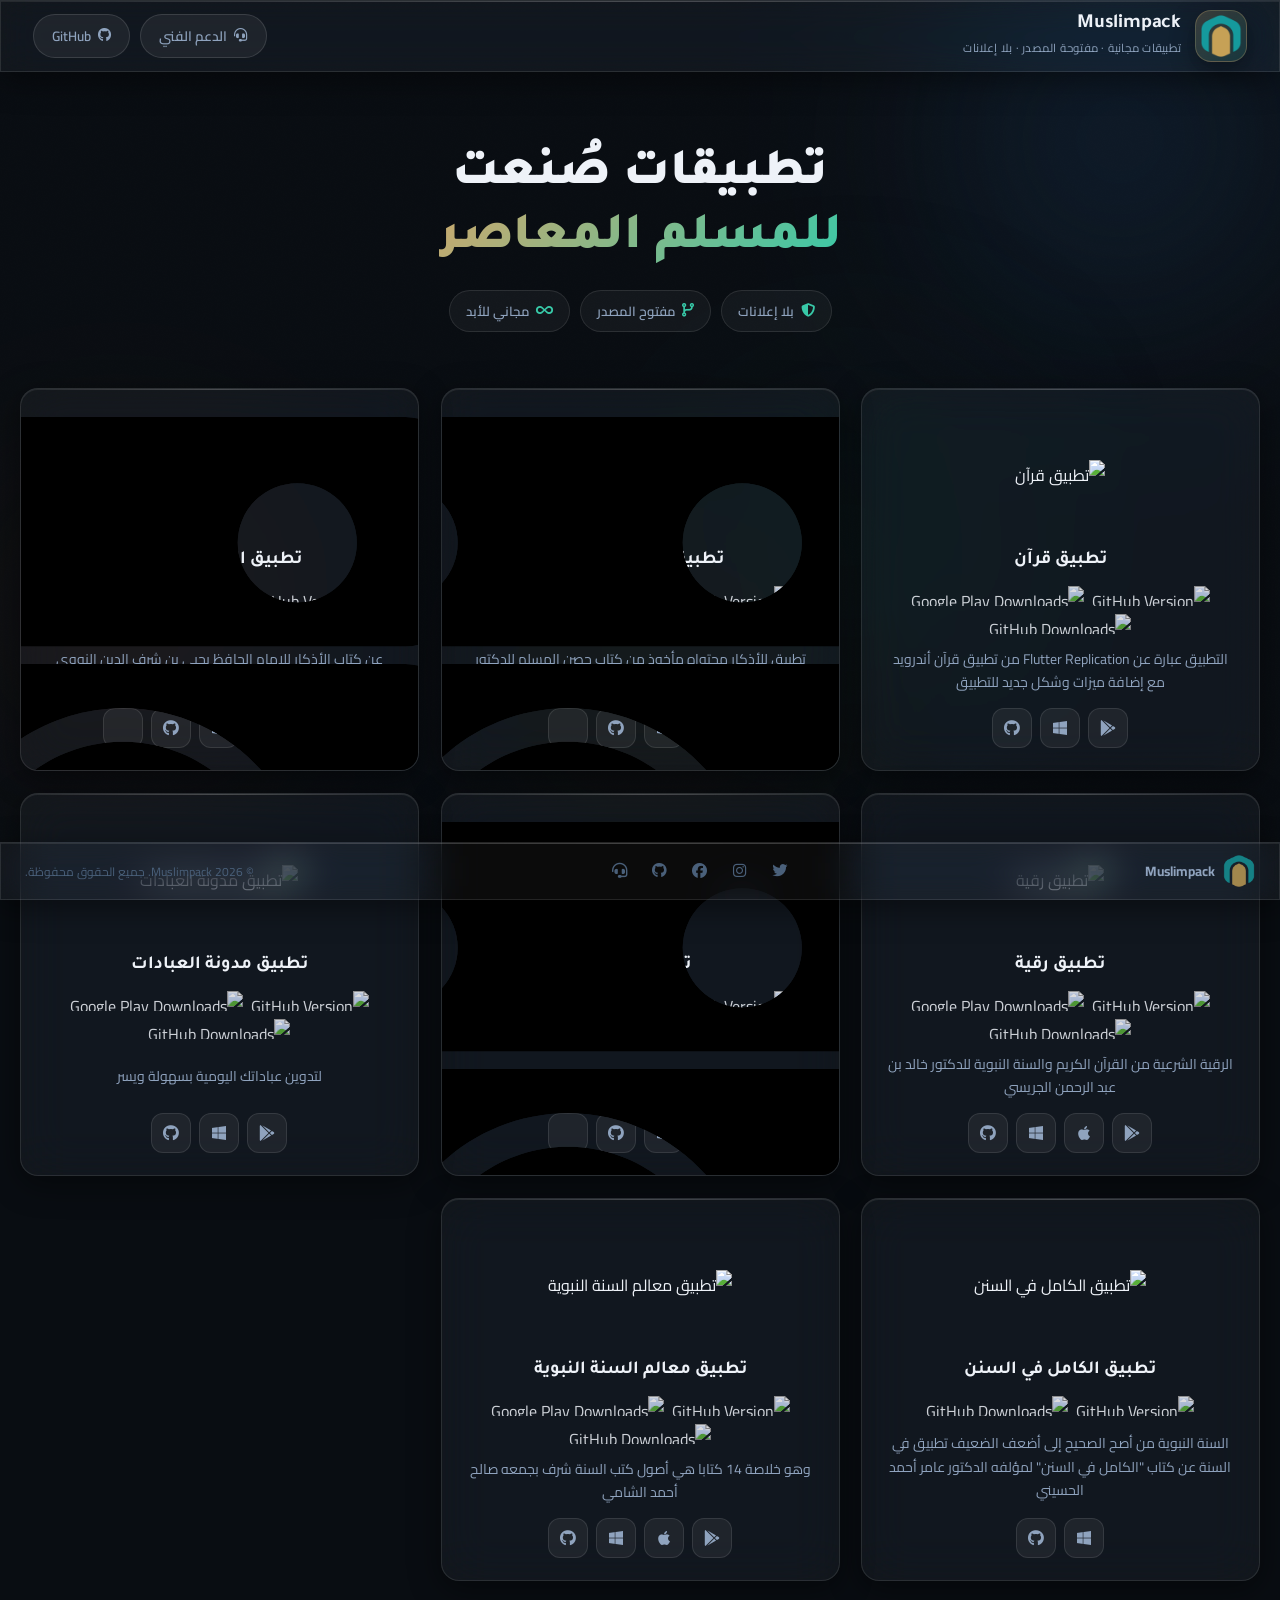
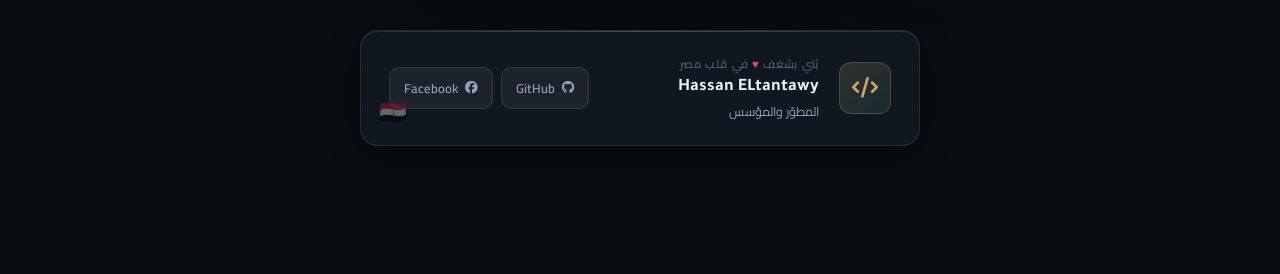
==== index.html @ 445c7722 "Add button for support in home page" ====
<!doctype html>
<html lang="ar" dir="rtl">
  <head>
    <meta charset="UTF-8" />
    <meta name="viewport" content="width=device-width, initial-scale=1.0" />
    <title>Muslimpack | Free & Open Source Apps for Muslims</title>
    <meta
      name="description"
      content="Muslimpack provides open source, free, and ad-free applications designed for Muslims, including Quran, Hisn Elmoslem, and more."
    />
    <meta
      name="keywords"
      content="Muslim, Islam, Apps, Open Source, Quran, Hisn Elmoslem, Prayer, Salah, Ad-free"
    />
    <meta name="author" content="Muslimpack" />
    <link rel="canonical" href="https://muslimpack.github.io/" />
    <meta
      property="og:title"
      content="Muslimpack | Free & Open Source Apps for Muslims"
    />
    <meta
      property="og:description"
      content="Open source, free and ad-free apps for muslims. Join our community on GitHub."
    />
    <meta
      property="og:image"
      content="https://muslimpack.github.io/assets/images/logo.png"
    />
    <meta property="og:url" content="https://muslimpack.github.io/" />
    <meta property="og:type" content="website" />
    <meta name="twitter:card" content="summary_large_image" />
    <meta
      name="twitter:title"
      content="Muslimpack | Free & Open Source Apps for Muslims"
    />
    <meta
      name="twitter:description"
      content="Open source, free and ad-free apps for muslims."
    />
    <meta
      name="twitter:image"
      content="https://muslimpack.github.io/assets/images/logo.png"
    />
    <link
      rel="icon"
      type="image/png"
      sizes="32x32"
      href="assets/images/favicon-32x32.png"
    />
    <link
      rel="apple-touch-icon"
      sizes="180x180"
      href="assets/images/apple-icon-180x180.png"
    />
    <link rel="preconnect" href="https://fonts.googleapis.com" />
    <link rel="preconnect" href="https://fonts.gstatic.com" crossorigin />
    <link
      href="https://fonts.googleapis.com/css2?family=Tajawal:wght@300;400;500;700;900&family=Cairo:wght@300;400;600;700&display=swap"
      rel="stylesheet"
    />
    <link
      rel="stylesheet"
      href="https://cdnjs.cloudflare.com/ajax/libs/font-awesome/6.6.0/css/all.min.css"
      crossorigin="anonymous"
      referrerpolicy="no-referrer"
    />
    <link rel="stylesheet" href="css/styles.css" />
  </head>

  <body class="page-home">
    <!-- Ambient background orbs -->
    <div class="bg-canvas" aria-hidden="true">
      <div class="orb orb-1"></div>
      <div class="orb orb-2"></div>
      <div class="orb orb-3"></div>
      <div class="orb orb-4"></div>
      <div class="noise-overlay"></div>
    </div>

    <!-- Header -->
    <header class="appbar glass-panel">
      <div class="appbar-inner">
        <div class="brand">
          <div class="logo-ring">
            <img
              src="assets/images/logo.png"
              alt="Muslimpack logo"
              width="56"
              height="56"
            />
          </div>
          <div class="brand-text">
            <h1>Muslimpack</h1>
            <p>تطبيقات مجانية · مفتوحة المصدر · بلا إعلانات</p>
          </div>
        </div>
        <nav class="nav-links">
          <a href="support/" class="nav-pill">
            <i class="fas fa-headset"></i>
            <span>الدعم الفني</span>
          </a>
          <a
            href="https://github.com/muslimpack"
            target="_blank"
            rel="noopener noreferrer"
            class="nav-pill"
          >
            <i class="fab fa-github"></i>
            <span>GitHub</span>
          </a>
        </nav>
      </div>
    </header>

    <!-- Hero strip -->
    <section class="hero">
      <h2 class="hero-title">
        تطبيقات صُنعت<br /><span class="gradient-text">للمسلم المعاصر</span>
      </h2>

      <div class="hero-stats">
        <div class="stat-pill">
          <i class="fas fa-shield-halved"></i> بلا إعلانات
        </div>
        <div class="stat-pill">
          <i class="fas fa-code-branch"></i> مفتوح المصدر
        </div>
        <div class="stat-pill"><i class="fas fa-infinity"></i> مجاني للأبد</div>
      </div>
    </section>

    <!-- Apps grid -->
    <main class="scaffold">
      <div class="body" id="body">
        <!-- Content populated by JS -->
      </div>
    </main>

    <!-- Developer Section -->
    <section class="dev-section">
      <div class="dev-card glass-panel">
        <div class="dev-avatar">
          <i class="fas fa-code"></i>
        </div>
        <div class="dev-info">
          <span class="dev-label"
            >بُني بشغف <span class="heart">♥</span> في قلب مصر</span
          >
          <h3 class="dev-name">Hassan ELtantawy</h3>
          <p class="dev-sub">المطوّر والمؤسس</p>
        </div>
        <div class="dev-links">
          <a
            href="https://github.com/7Eltantawy"
            target="_blank"
            rel="noopener noreferrer"
            class="dev-link"
            aria-label="GitHub"
          >
            <i class="fab fa-github"></i>
            <span>GitHub</span>
          </a>
          <a
            href="https://www.facebook.com/7Eltantawy"
            target="_blank"
            rel="noopener noreferrer"
            class="dev-link dev-link--fb"
            aria-label="Facebook"
          >
            <i class="fab fa-facebook"></i>
            <span>Facebook</span>
          </a>
        </div>
        <div class="dev-flag" aria-hidden="true">🇪🇬</div>
      </div>
    </section>

    <!-- Footer -->
    <footer class="footer glass-panel">
      <div class="footer-inner">
        <div class="footer-brand">
          <img
            src="assets/images/logo.png"
            alt="Muslimpack"
            width="32"
            height="32"
          />
          <span>Muslimpack</span>
        </div>
        <div class="social-icons">
          <a
            href="https://x.com/muslimpack"
            target="_blank"
            rel="noopener noreferrer"
            aria-label="X (Twitter)"
            class="social-link"
          >
            <i class="fab fa-twitter"></i>
          </a>
          <a
            href="https://www.instagram.com/muslim.pack"
            target="_blank"
            rel="noopener noreferrer"
            aria-label="Instagram"
            class="social-link"
          >
            <i class="fab fa-instagram"></i>
          </a>
          <a
            href="https://facebook.com/muslimpack.org"
            target="_blank"
            rel="noopener noreferrer"
            aria-label="Facebook"
            class="social-link"
          >
            <i class="fab fa-facebook"></i>
          </a>
          <a
            href="https://github.com/muslimpack"
            target="_blank"
            rel="noopener noreferrer"
            aria-label="GitHub"
            class="social-link"
          >
            <i class="fab fa-github"></i>
          </a>
          <a href="support/" aria-label="Technical Support" class="social-link">
            <i class="fas fa-headset"></i>
          </a>
        </div>
        <p class="footer-copy">&copy; 2026 Muslimpack. جميع الحقوق محفوظة.</p>
      </div>
    </footer>

    <script src="js/app_data.js"></script>
    <script src="js/links.js"></script>
    <script src="js/data.js"></script>
    <script src="js/main.js"></script>
  </body>
</html>
---- css/styles.css ----
/* ==========================================================
   MUSLIMPACK — Shared Design System
   Used by: index.html  ·  support/index.html
   ========================================================== */

/* ---- Reset ---- */
*,
*::before,
*::after {
  box-sizing: border-box;
  margin: 0;
  padding: 0;
}

/* ---- Design Tokens ---- */
:root {
  --bg-deep: #090d12;
  --bg-mid: #0e1520;
  --glass-bg: rgba(255, 255, 255, 0.045);
  --glass-border: rgba(255, 255, 255, 0.1);
  --glass-hover: rgba(255, 255, 255, 0.08);
  --accent-gold: #c9a96e;
  --accent-teal: #38c9a8;
  --accent-blue: #4f8ef7;
  --text-primary: #eef2f8;
  --text-secondary: #8fa3be;
  --text-muted: #4a607a;
  --radius-card: 18px;
  --radius-pill: 100px;
  --shadow-glass:
    0 8px 32px rgba(0, 0, 0, 0.45), inset 0 1px 0 rgba(255, 255, 255, 0.08);
  --shadow-hover:
    0 20px 50px rgba(0, 0, 0, 0.6), 0 0 0 1px rgba(201, 169, 110, 0.2);
}

/* ---- Base ---- */
html {
  scroll-behavior: smooth;
  scrollbar-width: thin;
  scrollbar-color: rgba(255, 255, 255, 0.12) transparent;
}

::-webkit-scrollbar {
  width: 6px;
}
::-webkit-scrollbar-track {
  background: transparent;
}
::-webkit-scrollbar-thumb {
  background: rgba(255, 255, 255, 0.12);
  border-radius: 6px;
}
::-webkit-scrollbar-thumb:hover {
  background: rgba(201, 169, 110, 0.4);
}

body {
  font-family:
    "Cairo",
    "Tajawal",
    "DM Sans",
    -apple-system,
    BlinkMacSystemFont,
    sans-serif;
  background-color: var(--bg-deep);
  color: var(--text-primary);
  min-height: 100vh;
  overflow-x: hidden;
}

/* ==========================================================
   SHARED — Ambient Background
   ========================================================== */
.bg-canvas {
  position: fixed;
  inset: 0;
  z-index: 0;
  overflow: hidden;
  pointer-events: none;
}

.orb {
  position: absolute;
  border-radius: 50%;
  filter: blur(110px);
  opacity: 0.55;
  animation: drift 18s ease-in-out infinite alternate;
}

.orb-1 {
  width: 520px;
  height: 520px;
  background: radial-gradient(circle, #1a3a5c 0%, transparent 70%);
  top: -120px;
  right: -100px;
  animation-duration: 22s;
}

.orb-2 {
  width: 400px;
  height: 400px;
  background: radial-gradient(circle, #2d1a0e 0%, transparent 70%);
  bottom: 10%;
  left: -80px;
  animation-duration: 17s;
  animation-delay: -6s;
}

.orb-3 {
  width: 350px;
  height: 350px;
  background: radial-gradient(circle, #0b2a2a 0%, transparent 70%);
  top: 40%;
  right: 20%;
  animation-duration: 25s;
  animation-delay: -12s;
}

.orb-4 {
  width: 280px;
  height: 280px;
  background: radial-gradient(circle, #2a1f08 0%, transparent 70%);
  top: 60%;
  left: 40%;
  animation-duration: 20s;
  animation-delay: -3s;
}

.noise-overlay {
  position: absolute;
  inset: 0;
  background-image: url("data:image/svg+xml,%3Csvg viewBox='0 0 256 256' xmlns='http://www.w3.org/2000/svg'%3E%3Cfilter id='noise'%3E%3CfeTurbulence type='fractalNoise' baseFrequency='0.9' numOctaves='4' stitchTiles='stitch'/%3E%3C/filter%3E%3Crect width='100%25' height='100%25' filter='url(%23noise)' opacity='0.04'/%3E%3C/svg%3E");
  background-size: 200px 200px;
  opacity: 0.35;
}

@keyframes drift {
  0% {
    transform: translate(0, 0) scale(1);
  }
  50% {
    transform: translate(40px, -30px) scale(1.05);
  }
  100% {
    transform: translate(-20px, 20px) scale(0.97);
  }
}

/* ==========================================================
   SHARED — Glass Utilities
   ========================================================== */
.glass-panel {
  background: var(--glass-bg);
  backdrop-filter: blur(20px) saturate(160%);
  -webkit-backdrop-filter: blur(20px) saturate(160%);
  border: 1px solid var(--glass-border);
  box-shadow: var(--shadow-glass);
}

/* Top-edge shimmer on all glass surfaces */
.glass-panel,
.card,
.contact-item,
.dev-card,
.dev-strip {
  position: relative;
}

.glass-panel::before,
.card::before,
.contact-item::before,
.dev-card::before,
.dev-strip::before {
  content: "";
  position: absolute;
  top: 0;
  left: 0;
  right: 0;
  height: 1px;
  background: linear-gradient(
    90deg,
    transparent,
    rgba(255, 255, 255, 0.16),
    transparent
  );
  pointer-events: none;
  z-index: 1;
}

/* ==========================================================
   SHARED — Typography
   ========================================================== */
.gradient-text {
  background: linear-gradient(
    135deg,
    var(--accent-gold) 0%,
    var(--accent-teal) 100%
  );
  -webkit-background-clip: text;
  -webkit-text-fill-color: transparent;
  background-clip: text;
}

/* ==========================================================
   SHARED — Logo Ring
   ========================================================== */
.logo-ring {
  border-radius: 16px;
  background: linear-gradient(
    135deg,
    rgba(201, 169, 110, 0.22),
    rgba(56, 201, 168, 0.14)
  );
  border: 1px solid rgba(201, 169, 110, 0.3);
  display: flex;
  align-items: center;
  justify-content: center;
  overflow: hidden;
  flex-shrink: 0;
  box-shadow: 0 8px 24px rgba(0, 0, 0, 0.4);
}

.logo-ring img {
  object-fit: contain;
  transition: transform 300ms ease;
}
.logo-ring:hover img {
  transform: scale(1.08);
}

/* ==========================================================
   SHARED — Developer Components
   ========================================================== */
.dev-avatar {
  border-radius: 12px;
  background: linear-gradient(
    135deg,
    rgba(201, 169, 110, 0.18),
    rgba(56, 201, 168, 0.12)
  );
  border: 1px solid rgba(201, 169, 110, 0.25);
  display: flex;
  align-items: center;
  justify-content: center;
  color: var(--accent-gold);
  flex-shrink: 0;
}

.dev-name {
  font-family: "Tajawal", sans-serif;
  font-weight: 700;
  color: var(--text-primary);
}

.heart {
  color: #e05252;
  display: inline-block;
  animation: heartbeat 1.6s ease-in-out infinite;
}

@keyframes heartbeat {
  0%,
  100% {
    transform: scale(1);
  }
  14% {
    transform: scale(1.28);
  }
  28% {
    transform: scale(1);
  }
  42% {
    transform: scale(1.16);
  }
  56% {
    transform: scale(1);
  }
}

.dev-btn {
  display: inline-flex;
  align-items: center;
  justify-content: center;
  width: 38px;
  height: 38px;
  border-radius: 11px;
  background: rgba(255, 255, 255, 0.055);
  border: 1px solid rgba(255, 255, 255, 0.1);
  color: var(--text-secondary);
  text-decoration: none;
  font-size: 0.95rem;
  transition: all 220ms ease;
}

.dev-btn:hover {
  background: rgba(201, 169, 110, 0.15);
  border-color: rgba(201, 169, 110, 0.35);
  color: var(--accent-gold);
  transform: translateY(-2px);
}

.dev-btn--fb:hover {
  background: rgba(79, 116, 247, 0.15);
  border-color: rgba(79, 116, 247, 0.35);
  color: #7aaeff;
}

/* ==========================================================
   SHARED — Animations
   ========================================================== */
@keyframes fadeSlideUp {
  from {
    opacity: 0;
    transform: translateY(20px);
  }
  to {
    opacity: 1;
    transform: translateY(0);
  }
}

@keyframes cardIn {
  from {
    opacity: 0;
    transform: translateY(24px) scale(0.97);
  }
  to {
    opacity: 1;
    transform: translateY(0) scale(1);
  }
}

/* ==========================================================
   PAGE: HOME  —  index.html
   ========================================================== */

body.page-home {
  padding-bottom: 100px;
}

/* Appbar */
.appbar {
  position: sticky;
  top: 0;
  z-index: 100;
  padding: 0 32px;
  height: 72px;
}

.appbar-inner {
  max-width: 1320px;
  margin: 0 auto;
  height: 100%;
  display: flex;
  align-items: center;
  justify-content: space-between;
}

.brand {
  display: flex;
  align-items: center;
  gap: 14px;
}
.brand .logo-ring {
  width: 52px;
  height: 52px;
}
.brand .logo-ring img {
  width: 42px;
  height: 42px;
}

.brand-text h1 {
  font-family: "Tajawal", sans-serif;
  font-size: 1.25rem;
  font-weight: 700;
  letter-spacing: -0.01em;
  color: var(--text-primary);
  line-height: 1;
}

.brand-text p {
  font-size: 0.72rem;
  color: var(--text-secondary);
  margin-top: 3px;
  letter-spacing: 0.02em;
}

.nav-links {
  display: flex;
  gap: 10px;
  align-items: center;
}

.nav-pill {
  display: inline-flex;
  align-items: center;
  gap: 7px;
  padding: 8px 18px;
  white-space: nowrap;
  border-radius: var(--radius-pill);
  background: rgba(255, 255, 255, 0.06);
  border: 1px solid rgba(255, 255, 255, 0.12);
  color: var(--text-secondary);
  text-decoration: none;
  font-size: 0.85rem;
  font-weight: 600;
  transition: all 200ms ease;
}

.nav-pill:hover {
  background: rgba(201, 169, 110, 0.15);
  border-color: rgba(201, 169, 110, 0.35);
  color: var(--accent-gold);
  transform: translateY(-1px);
}

/* Home Hero */
.hero {
  position: relative;
  z-index: 1;
  text-align: center;
  padding: 72px 24px 56px;
  max-width: 680px;
  margin: 0 auto;
}

.hero-badge {
  display: inline-flex;
  align-items: center;
  gap: 8px;
  padding: 6px 18px;
  border-radius: var(--radius-pill);
  background: rgba(201, 169, 110, 0.1);
  border: 1px solid rgba(201, 169, 110, 0.25);
  color: var(--accent-gold);
  font-size: 0.8rem;
  font-weight: 600;
  letter-spacing: 0.06em;
  text-transform: uppercase;
  margin-bottom: 22px;
  animation: fadeSlideUp 0.6s ease both;
}

.hero-title {
  font-family: "Tajawal", sans-serif;
  font-size: clamp(2rem, 5vw, 3.2rem);
  font-weight: 900;
  line-height: 1.25;
  color: var(--text-primary);
  margin-bottom: 18px;
  animation: fadeSlideUp 0.6s 0.1s ease both;
}

.hero-sub {
  font-size: 1.05rem;
  color: var(--text-secondary);
  line-height: 1.7;
  margin-bottom: 32px;
  animation: fadeSlideUp 0.6s 0.2s ease both;
}

.hero-stats {
  display: flex;
  justify-content: center;
  flex-wrap: wrap;
  gap: 10px;
  animation: fadeSlideUp 0.6s 0.3s ease both;
}

.stat-pill {
  display: inline-flex;
  align-items: center;
  gap: 7px;
  padding: 8px 16px;
  border-radius: var(--radius-pill);
  background: var(--glass-bg);
  border: 1px solid var(--glass-border);
  backdrop-filter: blur(10px);
  font-size: 0.82rem;
  font-weight: 600;
  color: var(--text-secondary);
}

.stat-pill i {
  color: var(--accent-teal);
  font-size: 0.85rem;
}

/* Apps grid */
.scaffold {
  position: relative;
  z-index: 1;
  display: flex;
  justify-content: center;
  padding: 0 20px;
}

.scaffold .body {
  width: 100%;
  max-width: 1320px;
  display: grid;
  grid-template-columns: repeat(auto-fill, minmax(300px, 1fr));
  gap: 22px;
}

/* App card */
.card {
  background: var(--glass-bg);
  backdrop-filter: blur(24px) saturate(160%);
  -webkit-backdrop-filter: blur(24px) saturate(160%);
  border: 1px solid var(--glass-border);
  border-radius: var(--radius-card);
  padding: 26px 22px 22px;
  box-shadow: var(--shadow-glass);
  display: grid;
  grid-template-rows: 120px auto auto 1fr auto;
  grid-template-columns: 1fr;
  justify-items: center;
  align-items: center;
  gap: 14px;
  text-align: center;
  transition:
    transform 300ms cubic-bezier(0.34, 1.56, 0.64, 1),
    box-shadow 300ms ease,
    border-color 300ms ease;
  animation: cardIn 0.5s ease both;
  overflow: hidden;
}

.card:hover {
  transform: translateY(-8px) scale(1.015);
  box-shadow: var(--shadow-hover);
  border-color: rgba(201, 169, 110, 0.25);
}

.card img.app-icon {
  height: 100%;
  max-width: 120px;
  object-fit: contain;
  border-radius: 24px;
  transition: transform 300ms ease;
  filter: drop-shadow(0 8px 20px rgba(0, 0, 0, 0.5));
}

.card:hover img.app-icon {
  transform: scale(1.08) translateY(-4px);
}

.card h2 {
  font-family: "Tajawal", sans-serif;
  font-size: 1.15rem;
  font-weight: 700;
  color: var(--text-primary);
}

.card p {
  font-size: 0.875rem;
  color: var(--text-secondary);
  line-height: 1.65;
  text-align: center;
}

.card .badges {
  display: flex;
  flex-wrap: wrap;
  justify-content: center;
  gap: 8px;
}

.card .badges img.badge {
  height: 20px;
  border-radius: 4px;
  opacity: 0.85;
  transition: opacity 200ms;
}

.card .badges img.badge:hover {
  opacity: 1;
}

.card .buttons {
  display: flex;
  gap: 8px;
  flex-wrap: wrap;
  justify-content: center;
}

.card .buttons a {
  display: inline-flex;
  align-items: center;
  justify-content: center;
  width: 40px;
  height: 40px;
  border-radius: 12px;
  background: rgba(255, 255, 255, 0.06);
  border: 1px solid rgba(255, 255, 255, 0.1);
  color: var(--text-secondary);
  font-size: 1rem;
  text-decoration: none;
  transition: all 220ms ease;
}

.card .buttons a:hover {
  background: rgba(201, 169, 110, 0.18);
  border-color: rgba(201, 169, 110, 0.4);
  color: var(--accent-gold);
  transform: translateY(-3px) scale(1.08);
}

.card .buttons a:visited {
  color: var(--text-muted);
}
.card .buttons a:visited:hover {
  color: var(--accent-gold);
}

.svg-icon {
  display: inline-block;
  width: 1.1rem;
  height: 1.1rem;
  background-color: currentColor;
  mask-repeat: no-repeat;
  mask-size: contain;
  mask-position: center;
  -webkit-mask-repeat: no-repeat;
  -webkit-mask-size: contain;
  -webkit-mask-position: center;
}

.fdroid-icon {
  mask-image: url("../assets/images/f-droid.svg");
  -webkit-mask-image: url("../assets/images/f-droid.svg");
}

/* Staggered entrance */
.card:nth-child(1) {
  animation-delay: 0.05s;
}
.card:nth-child(2) {
  animation-delay: 0.1s;
}
.card:nth-child(3) {
  animation-delay: 0.15s;
}
.card:nth-child(4) {
  animation-delay: 0.2s;
}
.card:nth-child(5) {
  animation-delay: 0.25s;
}
.card:nth-child(6) {
  animation-delay: 0.3s;
}
.card:nth-child(7) {
  animation-delay: 0.35s;
}
.card:nth-child(8) {
  animation-delay: 0.4s;
}

/* Home developer section */
.dev-section {
  position: relative;
  z-index: 1;
  display: flex;
  justify-content: center;
  padding: 48px 20px 28px;
}

.dev-card {
  display: flex;
  align-items: center;
  gap: 20px;
  padding: 22px 28px;
  border-radius: var(--radius-card);
  max-width: 560px;
  width: 100%;
  overflow: hidden;
  transition:
    border-color 300ms ease,
    box-shadow 300ms ease;
}

.dev-card:hover {
  border-color: rgba(201, 169, 110, 0.3);
  box-shadow:
    0 20px 50px rgba(0, 0, 0, 0.5),
    0 0 0 1px rgba(201, 169, 110, 0.15);
}

.dev-card .dev-avatar {
  width: 52px;
  height: 52px;
  font-size: 1.3rem;
}

.dev-info {
  flex: 1;
  display: flex;
  flex-direction: column;
  gap: 2px;
}

.dev-label {
  font-size: 0.72rem;
  color: var(--text-muted);
  letter-spacing: 0.06em;
  text-transform: uppercase;
  font-weight: 600;
}

.dev-card .dev-name {
  font-size: 1.1rem;
}
.dev-sub {
  font-size: 0.78rem;
  color: var(--text-secondary);
}
.dev-links {
  display: flex;
  gap: 8px;
  flex-shrink: 0;
}

.dev-link {
  display: inline-flex;
  align-items: center;
  gap: 7px;
  padding: 8px 14px;
  border-radius: 10px;
  background: rgba(255, 255, 255, 0.055);
  border: 1px solid rgba(255, 255, 255, 0.1);
  color: var(--text-secondary);
  text-decoration: none;
  font-size: 0.8rem;
  font-weight: 600;
  transition: all 220ms ease;
}

.dev-link:hover {
  background: rgba(201, 169, 110, 0.15);
  border-color: rgba(201, 169, 110, 0.35);
  color: var(--accent-gold);
  transform: translateY(-2px);
}

.dev-link--fb:hover {
  background: rgba(79, 116, 247, 0.15);
  border-color: rgba(79, 116, 247, 0.35);
  color: #7aaeff;
}

.dev-flag {
  position: absolute;
  bottom: 12px;
  left: 18px;
  font-size: 1.4rem;
  opacity: 0.35;
  transition: opacity 300ms;
}

.dev-card:hover .dev-flag {
  opacity: 0.7;
}

/* Home fixed footer bar */
.footer {
  position: fixed;
  bottom: 0;
  left: 0;
  width: 100%;
  z-index: 100;
  padding: 0 24px;
  height: 58px;
}

.footer-inner {
  max-width: 1320px;
  margin: 0 auto;
  height: 100%;
  display: flex;
  align-items: center;
  justify-content: space-between;
  gap: 16px;
}

.footer-brand {
  display: flex;
  align-items: center;
  gap: 8px;
  font-size: 0.85rem;
  font-weight: 700;
  color: var(--text-secondary);
}

.footer-brand img {
  border-radius: 8px;
  opacity: 0.8;
}
.footer-copy {
  font-size: 0.75rem;
  color: var(--text-muted);
}
.social-icons {
  display: flex;
  gap: 4px;
}

.social-link {
  display: inline-flex;
  align-items: center;
  justify-content: center;
  width: 36px;
  height: 36px;
  border-radius: 10px;
  color: var(--text-muted);
  text-decoration: none;
  font-size: 0.95rem;
  transition: all 200ms ease;
}

.social-link:hover {
  background: rgba(255, 255, 255, 0.07);
  color: var(--text-primary);
  transform: translateY(-2px);
}

/* ==========================================================
   PAGE: SUPPORT  —  support/index.html
   ========================================================== */

body.page-support {
  display: flex;
  align-items: center;
  justify-content: center;
  padding: 40px 20px 60px;
}

.support-container {
  position: relative;
  z-index: 1;
  width: 100%;
  max-width: 480px;
  display: flex;
  flex-direction: column;
  gap: 24px;
  animation: fadeSlideUp 0.6s ease both;
}

/* Back link */
.back-link {
  display: inline-flex;
  align-items: center;
  gap: 8px;
  color: var(--text-muted);
  text-decoration: none;
  font-size: 0.82rem;
  font-weight: 600;
  letter-spacing: 0.02em;
  transition: color 200ms ease;
  width: fit-content;
}

.back-link:hover {
  color: var(--accent-gold);
}
.back-link i {
  font-size: 0.75rem;
}

/* Support brand header */
.brand-header {
  display: flex;
  align-items: center;
  gap: 16px;
}
.brand-header .logo-ring {
  width: 64px;
  height: 64px;
}
.brand-header .logo-ring img {
  width: 48px;
  height: 48px;
}

.brand-badge {
  display: inline-flex;
  padding: 6px 14px;
  border-radius: var(--radius-pill);
  background: rgba(56, 201, 168, 0.1);
  border: 1px solid rgba(56, 201, 168, 0.22);
  color: var(--accent-teal);
  font-size: 0.75rem;
  font-weight: 700;
  letter-spacing: 0.08em;
  text-transform: uppercase;
}

/* Support hero block */
.hero-block {
  display: flex;
  flex-direction: column;
  gap: 10px;
}

.hero-block h1 {
  font-family: "Tajawal", sans-serif;
  font-size: clamp(1.9rem, 5vw, 2.6rem);
  font-weight: 900;
  line-height: 1.2;
  color: var(--text-primary);
  letter-spacing: -0.02em;
}

.slogan {
  font-size: 0.9rem;
  color: var(--text-secondary);
  line-height: 1.7;
}

/* Contact cards */
.contact-grid {
  display: flex;
  flex-direction: column;
  gap: 10px;
}

.contact-item {
  display: flex;
  align-items: center;
  gap: 16px;
  padding: 18px 20px;
  background: var(--glass-bg);
  backdrop-filter: blur(20px) saturate(160%);
  -webkit-backdrop-filter: blur(20px) saturate(160%);
  border: 1px solid var(--glass-border);
  border-radius: var(--radius-card);
  box-shadow: var(--shadow-glass);
  transition: all 280ms cubic-bezier(0.34, 1.56, 0.64, 1);
  overflow: hidden;
}

.contact-item:hover {
  background: var(--glass-hover);
  border-color: rgba(201, 169, 110, 0.25);
  transform: translateX(-4px);
  box-shadow:
    0 12px 36px rgba(0, 0, 0, 0.45),
    0 0 0 1px rgba(201, 169, 110, 0.15);
}

.contact-icon-wrap {
  width: 40px;
  height: 40px;
  border-radius: 12px;
  background: rgba(201, 169, 110, 0.1);
  border: 1px solid rgba(201, 169, 110, 0.2);
  display: flex;
  align-items: center;
  justify-content: center;
  color: var(--accent-gold);
  font-size: 0.9rem;
  flex-shrink: 0;
  transition: background 250ms ease;
}

.contact-item:hover .contact-icon-wrap {
  background: rgba(201, 169, 110, 0.18);
}

.contact-content {
  flex: 1;
  display: flex;
  flex-direction: column;
  gap: 3px;
  min-width: 0;
}

.label {
  font-size: 0.68rem;
  text-transform: uppercase;
  letter-spacing: 0.1em;
  color: var(--text-muted);
  font-weight: 700;
}

.value {
  font-size: 0.95rem;
  font-weight: 500;
  color: var(--text-primary);
  text-decoration: none;
  white-space: nowrap;
  overflow: hidden;
  text-overflow: ellipsis;
  transition: color 200ms;
}

a.value:hover {
  color: var(--accent-gold);
}

.contact-arrow {
  color: var(--text-muted);
  font-size: 0.75rem;
  opacity: 0;
  transform: translateX(4px);
  transition: all 250ms ease;
  flex-shrink: 0;
}

.contact-item:hover .contact-arrow {
  opacity: 1;
  transform: translateX(0);
}

/* Support developer strip */
.dev-strip {
  display: flex;
  align-items: center;
  justify-content: space-between;
  gap: 14px;
  padding: 18px 20px;
  border-radius: var(--radius-card);
  overflow: hidden;
  transition: border-color 300ms ease;
}

.dev-strip:hover {
  border-color: rgba(201, 169, 110, 0.25);
}
.dev-left {
  display: flex;
  align-items: center;
  gap: 14px;
}
.dev-strip .dev-avatar {
  width: 42px;
  height: 42px;
  font-size: 1rem;
}

.dev-meta {
  font-size: 0.67rem;
  text-transform: uppercase;
  letter-spacing: 0.1em;
  color: var(--text-muted);
  font-weight: 700;
}

.dev-strip .dev-name {
  font-size: 0.95rem;
  margin: 1px 0;
}
.dev-love {
  font-size: 0.75rem;
  color: var(--text-muted);
}
.dev-right {
  display: flex;
  gap: 8px;
}

/* Support footer */
.support-footer {
  display: flex;
  flex-direction: column;
  align-items: center;
  gap: 8px;
  padding-top: 8px;
  text-align: center;
}

.support-footer p {
  font-size: 0.8rem;
  color: var(--text-muted);
}
.support-footer .footer-sub {
  font-size: 0.75rem;
  opacity: 0.7;
}

.footer-links {
  display: flex;
  gap: 8px;
  flex-wrap: wrap;
  justify-content: center;
  margin-top: 4px;
}

.footer-pill {
  display: inline-flex;
  align-items: center;
  gap: 7px;
  padding: 8px 14px;
  border-radius: var(--radius-pill);
  background: var(--glass-bg);
  border: 1px solid var(--glass-border);
  backdrop-filter: blur(10px);
  color: var(--text-secondary);
  text-decoration: none;
  font-size: 0.8rem;
  font-weight: 600;
  transition: all 200ms ease;
}

.footer-pill:hover {
  background: rgba(201, 169, 110, 0.12);
  border-color: rgba(201, 169, 110, 0.3);
  color: var(--accent-gold);
  transform: translateY(-2px);
}

/* ==========================================================
   RESPONSIVE
   ========================================================== */
@media (max-width: 768px) {
  .appbar {
    padding: 0 16px;
    height: 64px;
  }
  .brand-text p {
    display: none;
  }
  .nav-pill span {
    display: none;
  }
  .nav-pill {
    padding: 8px 12px;
  }
  .hero {
    padding: 48px 16px 40px;
  }
  .scaffold {
    padding: 0 12px;
  }
  .scaffold .body {
    grid-template-columns: repeat(auto-fill, minmax(260px, 1fr));
    gap: 14px;
  }
  .footer-inner {
    justify-content: center;
  }
  .footer-brand,
  .footer-copy {
    display: none;
  }
  .dev-card {
    flex-direction: column;
    text-align: center;
    gap: 14px;
    padding: 22px 20px;
  }
  .dev-info {
    align-items: center;
  }
  .dev-flag {
    display: none;
  }
}

@media (max-width: 480px) {
  .scaffold .body {
    grid-template-columns: 1fr;
  }
  .hero-title {
    font-size: 1.9rem;
  }
  body.page-support {
    padding: 24px 14px 48px;
  }
  .support-container {
    gap: 18px;
  }
  .hero-block h1 {
    font-size: 1.7rem;
  }
  .contact-item {
    padding: 14px 16px;
  }
  .dev-strip {
    flex-direction: column;
    align-items: flex-start;
    gap: 12px;
  }
}
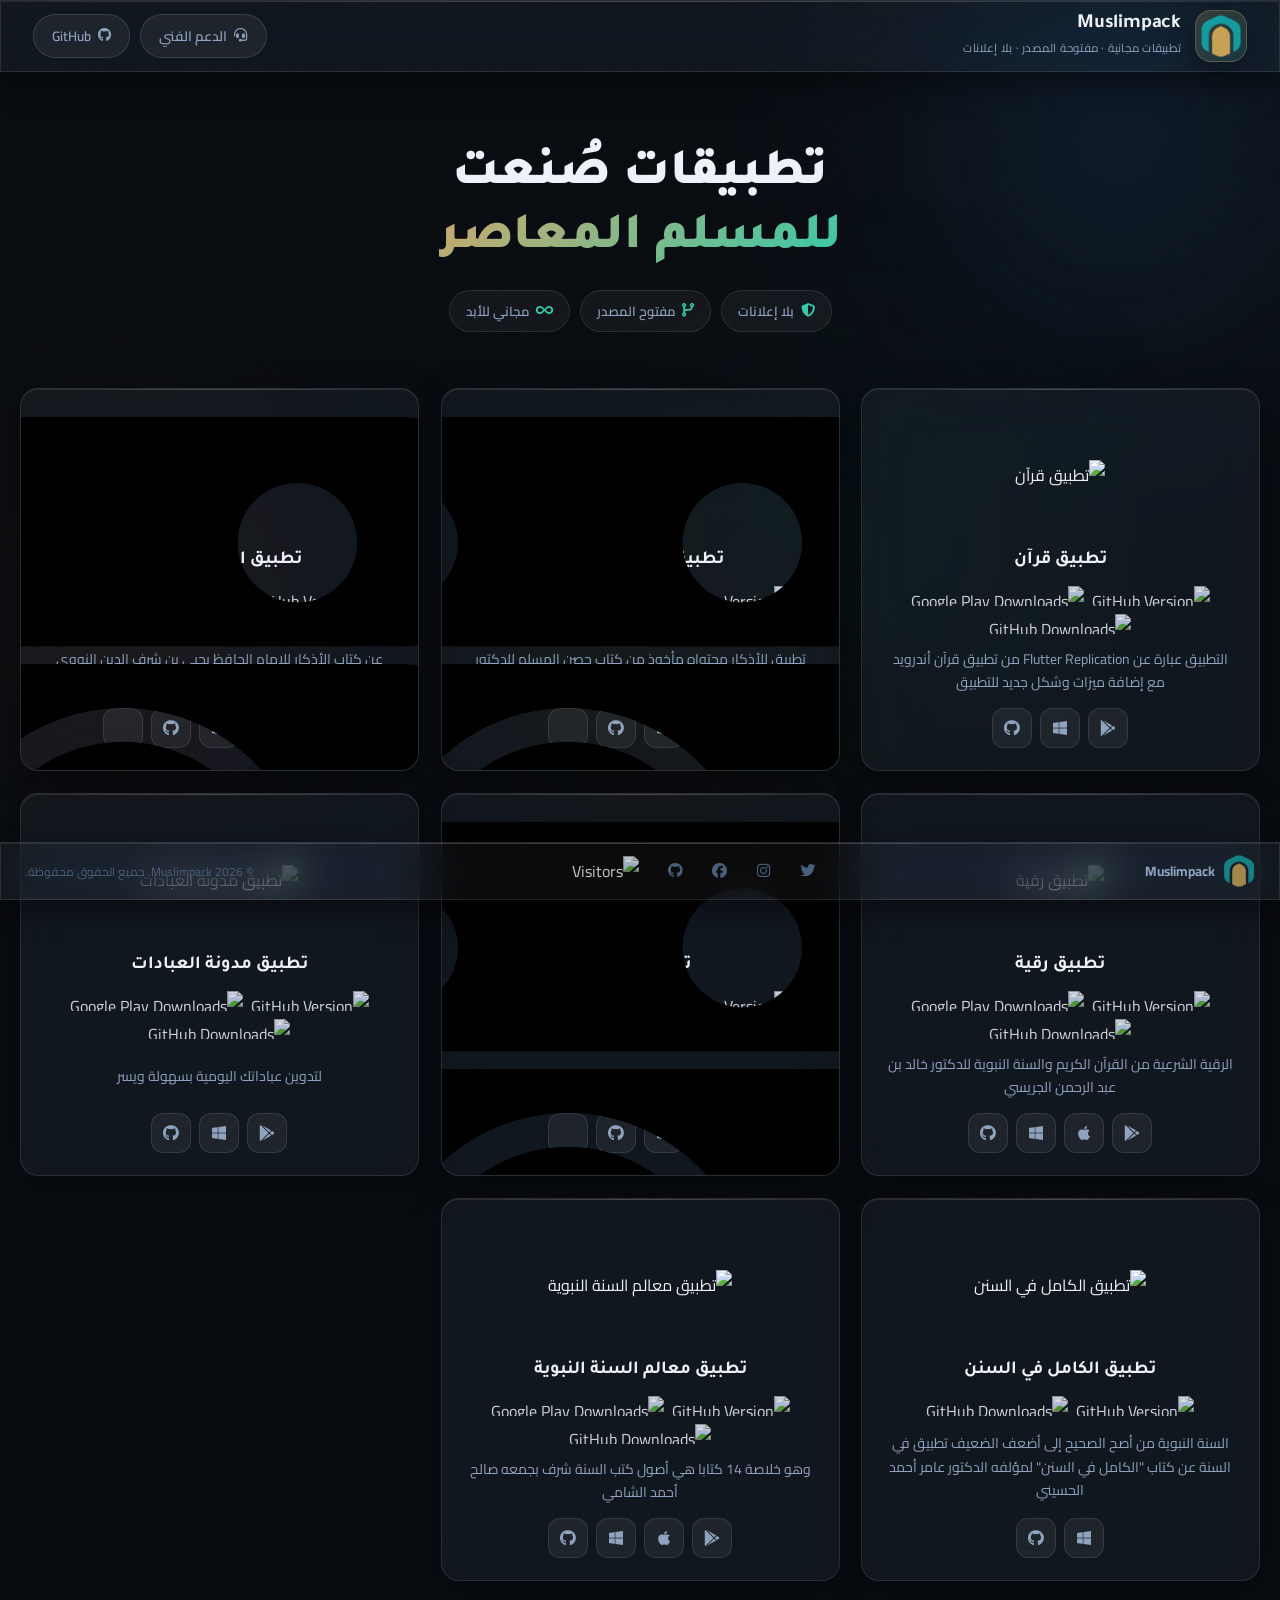
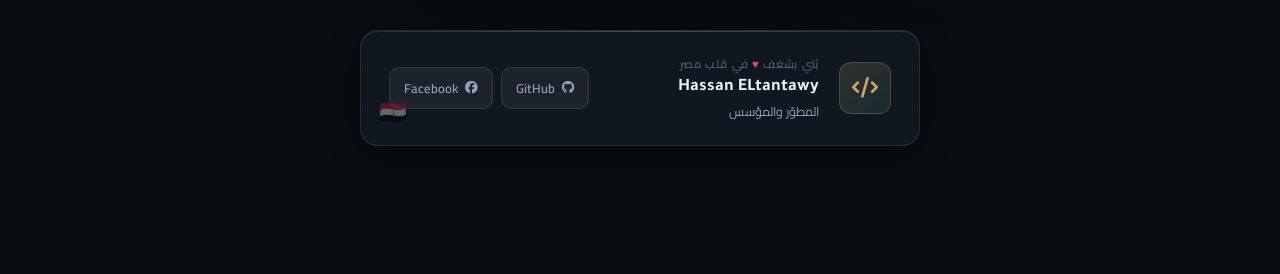
==== commit 62120386: "Visitors count badge" ====
--- a/index.html
+++ b/index.html
@@ -224,9 +224,12 @@
           >
             <i class="fab fa-github"></i>
           </a>
-          <a href="support/" aria-label="Technical Support" class="social-link">
-            <i class="fas fa-headset"></i>
-          </a>
+          <div class="footer-hits">
+            <img
+              src="https://img.shields.io/endpoint?url=https%3A%2F%2Fhits.dwyl.com%2Fmuslimpack%2Fmuslimpackgithubio.json&style=flat-square&label=Visitors&labelColor=0e1520&color=c9a96e"
+              alt="Visitors"
+            />
+          </div>
         </div>
         <p class="footer-copy">&copy; 2026 Muslimpack. جميع الحقوق محفوظة.</p>
       </div>
--- a/css/styles.css
+++ b/css/styles.css
@@ -811,13 +811,14 @@
   display: inline-flex;
   align-items: center;
   justify-content: center;
-  width: 36px;
-  height: 36px;
-  border-radius: 10px;
+  width: 40px;
+  height: 40px;
+  border-radius: 50%; /* Perfect circles */
   color: var(--text-muted);
   text-decoration: none;
   font-size: 0.95rem;
   transition: all 200ms ease;
+  vertical-align: middle;
 }
 
 .social-link:hover {
@@ -1092,14 +1093,15 @@
   display: inline-flex;
   align-items: center;
   gap: 7px;
-  padding: 8px 14px;
+  padding: 0 18px;
+  height: 40px;
   border-radius: var(--radius-pill);
   background: var(--glass-bg);
   border: 1px solid var(--glass-border);
   backdrop-filter: blur(10px);
   color: var(--text-secondary);
   text-decoration: none;
-  font-size: 0.8rem;
+  font-size: 0.82rem;
   font-weight: 600;
   transition: all 200ms ease;
 }
@@ -1109,6 +1111,29 @@
   border-color: rgba(201, 169, 110, 0.3);
   color: var(--accent-gold);
   transform: translateY(-2px);
+}
+
+.footer-hits {
+  margin-right: 12px;
+  display: inline-flex;
+  align-items: center;
+  height: 40px; /* Explicit matching height */
+  opacity: 0.8;
+  transition: opacity 200ms;
+}
+
+.footer-hits-pill {
+  padding: 0 14px !important;
+  height: 40px !important;
+  display: inline-flex;
+  align-items: center;
+  justify-content: center;
+}
+
+.footer-badge {
+  height: 20px;
+  display: block;
+  pointer-events: none;
 }
 
 /* ==========================================================
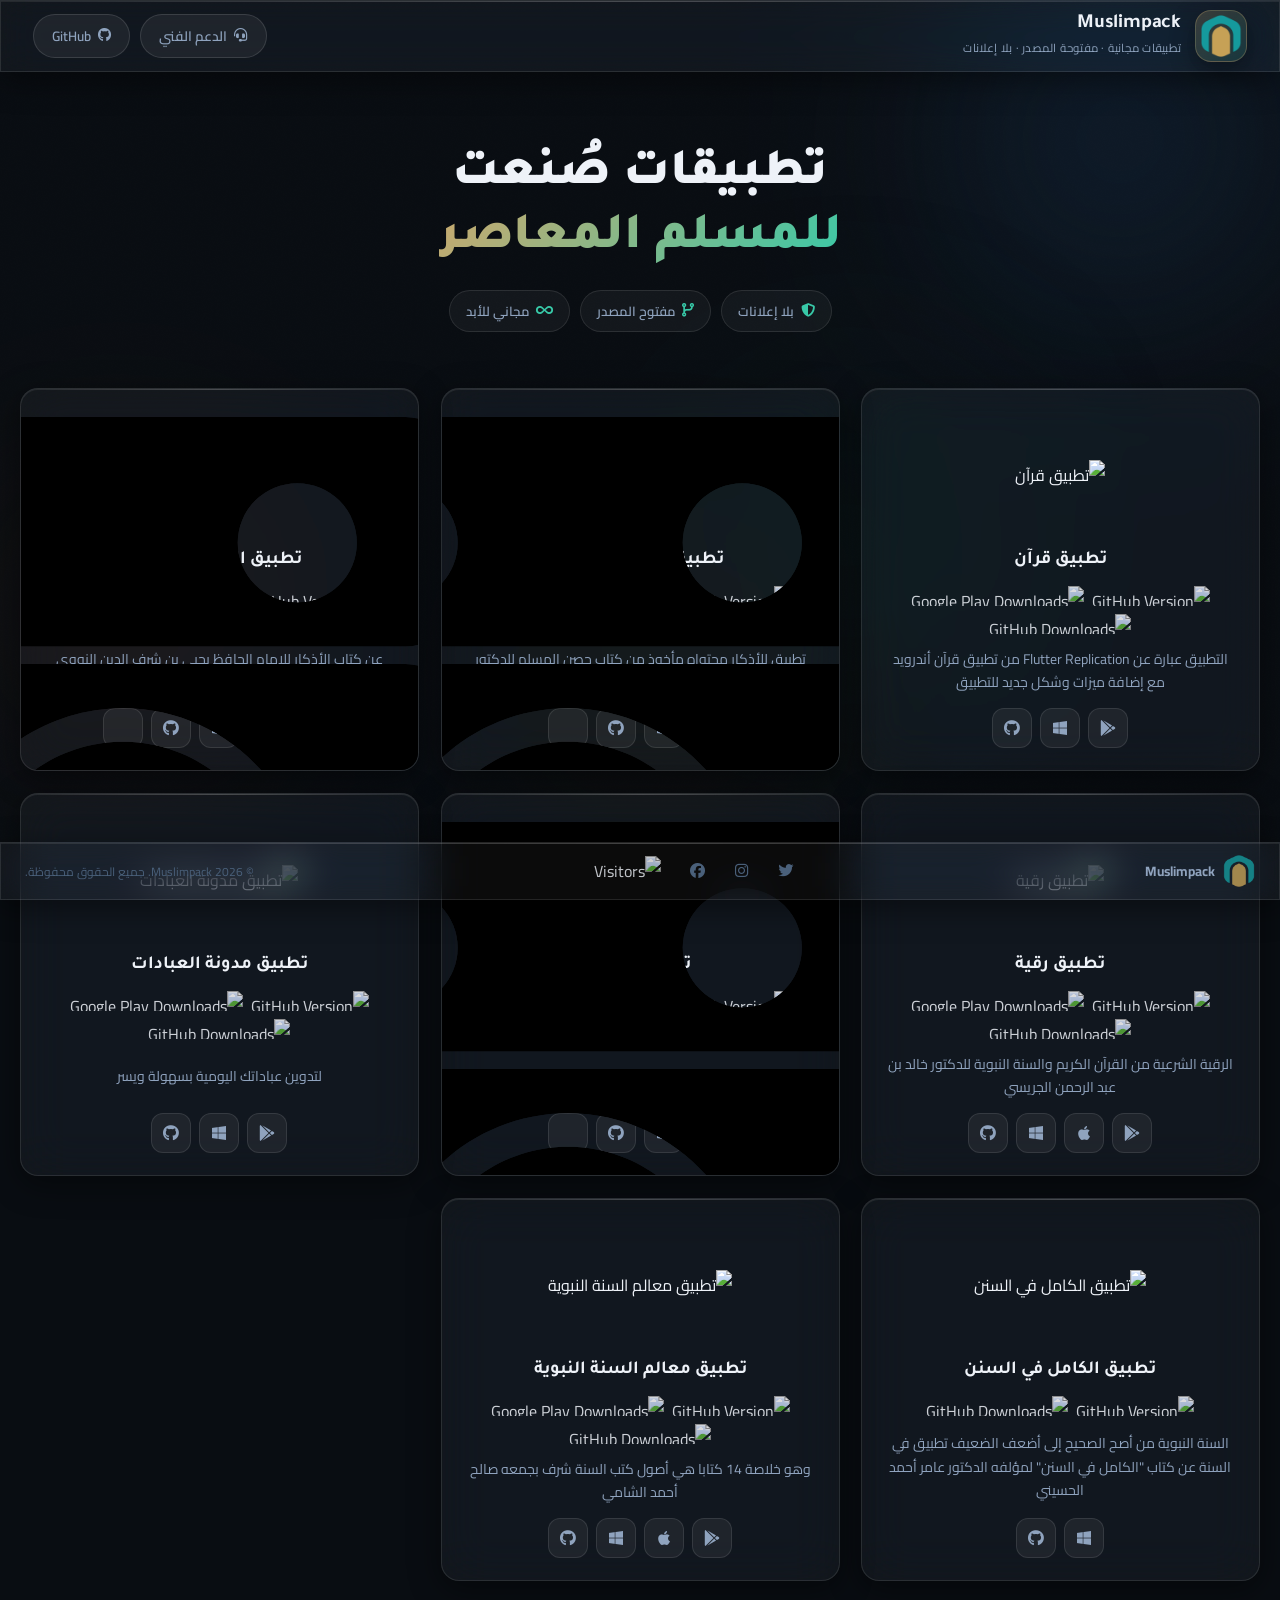
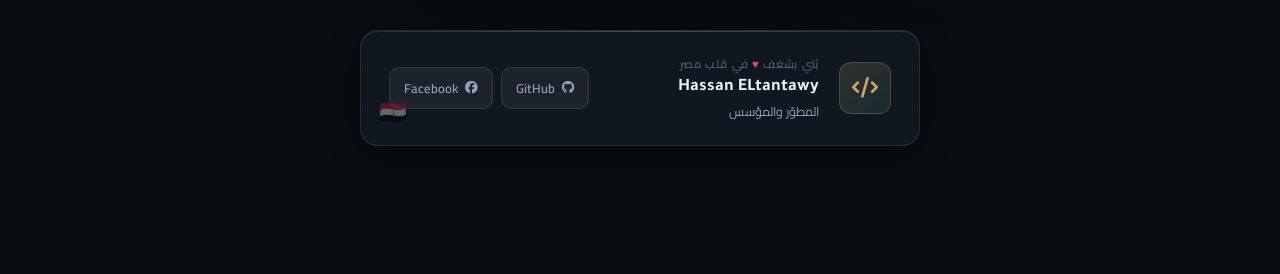
==== commit 841d13d5: "update visitors badge color" ====
--- a/index.html
+++ b/index.html
@@ -215,18 +215,9 @@
           >
             <i class="fab fa-facebook"></i>
           </a>
-          <a
-            href="https://github.com/muslimpack"
-            target="_blank"
-            rel="noopener noreferrer"
-            aria-label="GitHub"
-            class="social-link"
-          >
-            <i class="fab fa-github"></i>
-          </a>
           <div class="footer-hits">
             <img
-              src="https://img.shields.io/endpoint?url=https%3A%2F%2Fhits.dwyl.com%2Fmuslimpack%2Fmuslimpackgithubio.json&style=flat-square&label=Visitors&labelColor=0e1520&color=c9a96e"
+              src="https://img.shields.io/endpoint?url=https%3A%2F%2Fhits.dwyl.com%2Fmuslimpack%2Fmuslimpackgithubio.json&style=flat-square&label=Visitors&labelColor=222d3a&color=38c9a8"
               alt="Visitors"
             />
           </div>
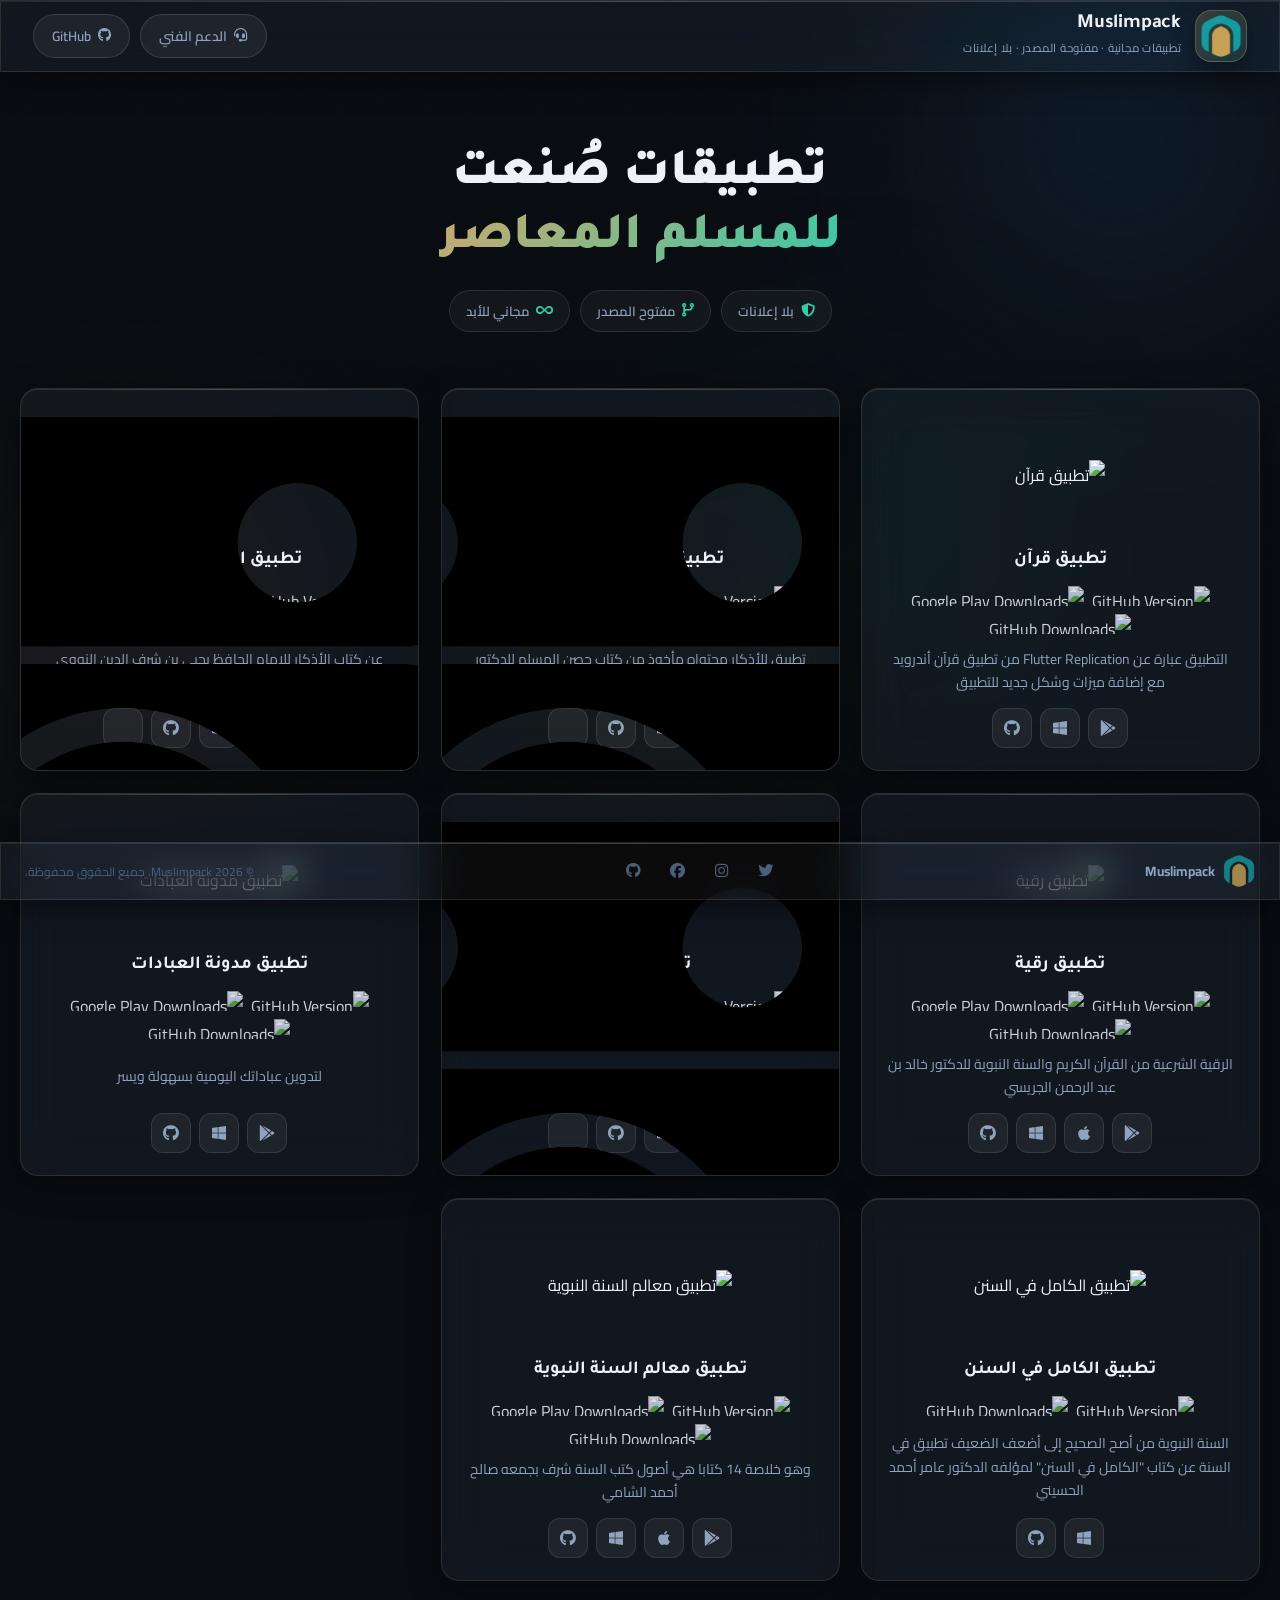
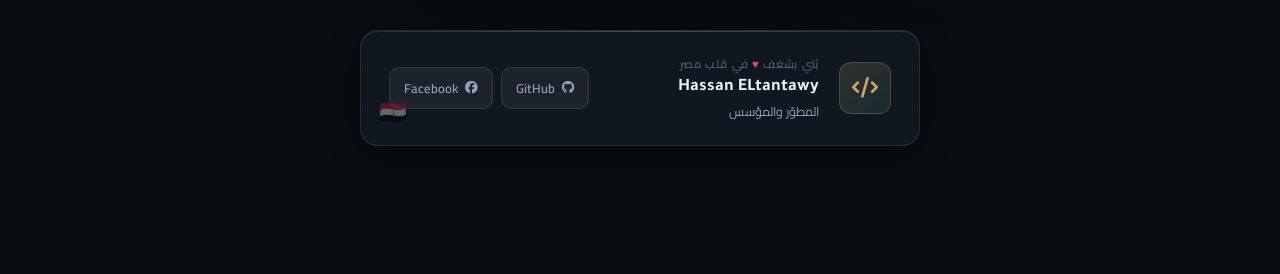
==== commit b15ed549: "Hide badge" ====
--- a/index.html
+++ b/index.html
@@ -215,12 +215,21 @@
           >
             <i class="fab fa-facebook"></i>
           </a>
-          <div class="footer-hits">
-            <img
-              src="https://img.shields.io/endpoint?url=https%3A%2F%2Fhits.dwyl.com%2Fmuslimpack%2Fmuslimpackgithubio.json&style=flat-square&label=Visitors&labelColor=222d3a&color=38c9a8"
-              alt="Visitors"
-            />
-          </div>
+          <a
+            href="https://github.com/muslimpack"
+            target="_blank"
+            rel="noopener noreferrer"
+            aria-label="GitHub"
+            class="social-link"
+          >
+            <i class="fab fa-github"></i>
+          </a>
+
+          <img
+            src="https://img.shields.io/endpoint?url=https%3A%2F%2Fhits.dwyl.com%2Fmuslimpack%2Fmuslimpackgithubio.json&style=flat-square&label=Visitors&labelColor=222d3a&color=38c9a8"
+            alt=""
+            class="tracking-pixel"
+          />
         </div>
         <p class="footer-copy">&copy; 2026 Muslimpack. جميع الحقوق محفوظة.</p>
       </div>
--- a/css/styles.css
+++ b/css/styles.css
@@ -1113,27 +1113,13 @@
   transform: translateY(-2px);
 }
 
-.footer-hits {
-  margin-right: 12px;
-  display: inline-flex;
-  align-items: center;
-  height: 40px; /* Explicit matching height */
-  opacity: 0.8;
-  transition: opacity 200ms;
-}
-
-.footer-hits-pill {
-  padding: 0 14px !important;
-  height: 40px !important;
-  display: inline-flex;
-  align-items: center;
-  justify-content: center;
-}
-
-.footer-badge {
-  height: 20px;
-  display: block;
+.tracking-pixel {
+  position: absolute;
+  width: 1px;
+  height: 1px;
+  opacity: 0;
   pointer-events: none;
+  clip: rect(0 0 0 0);
 }
 
 /* ==========================================================
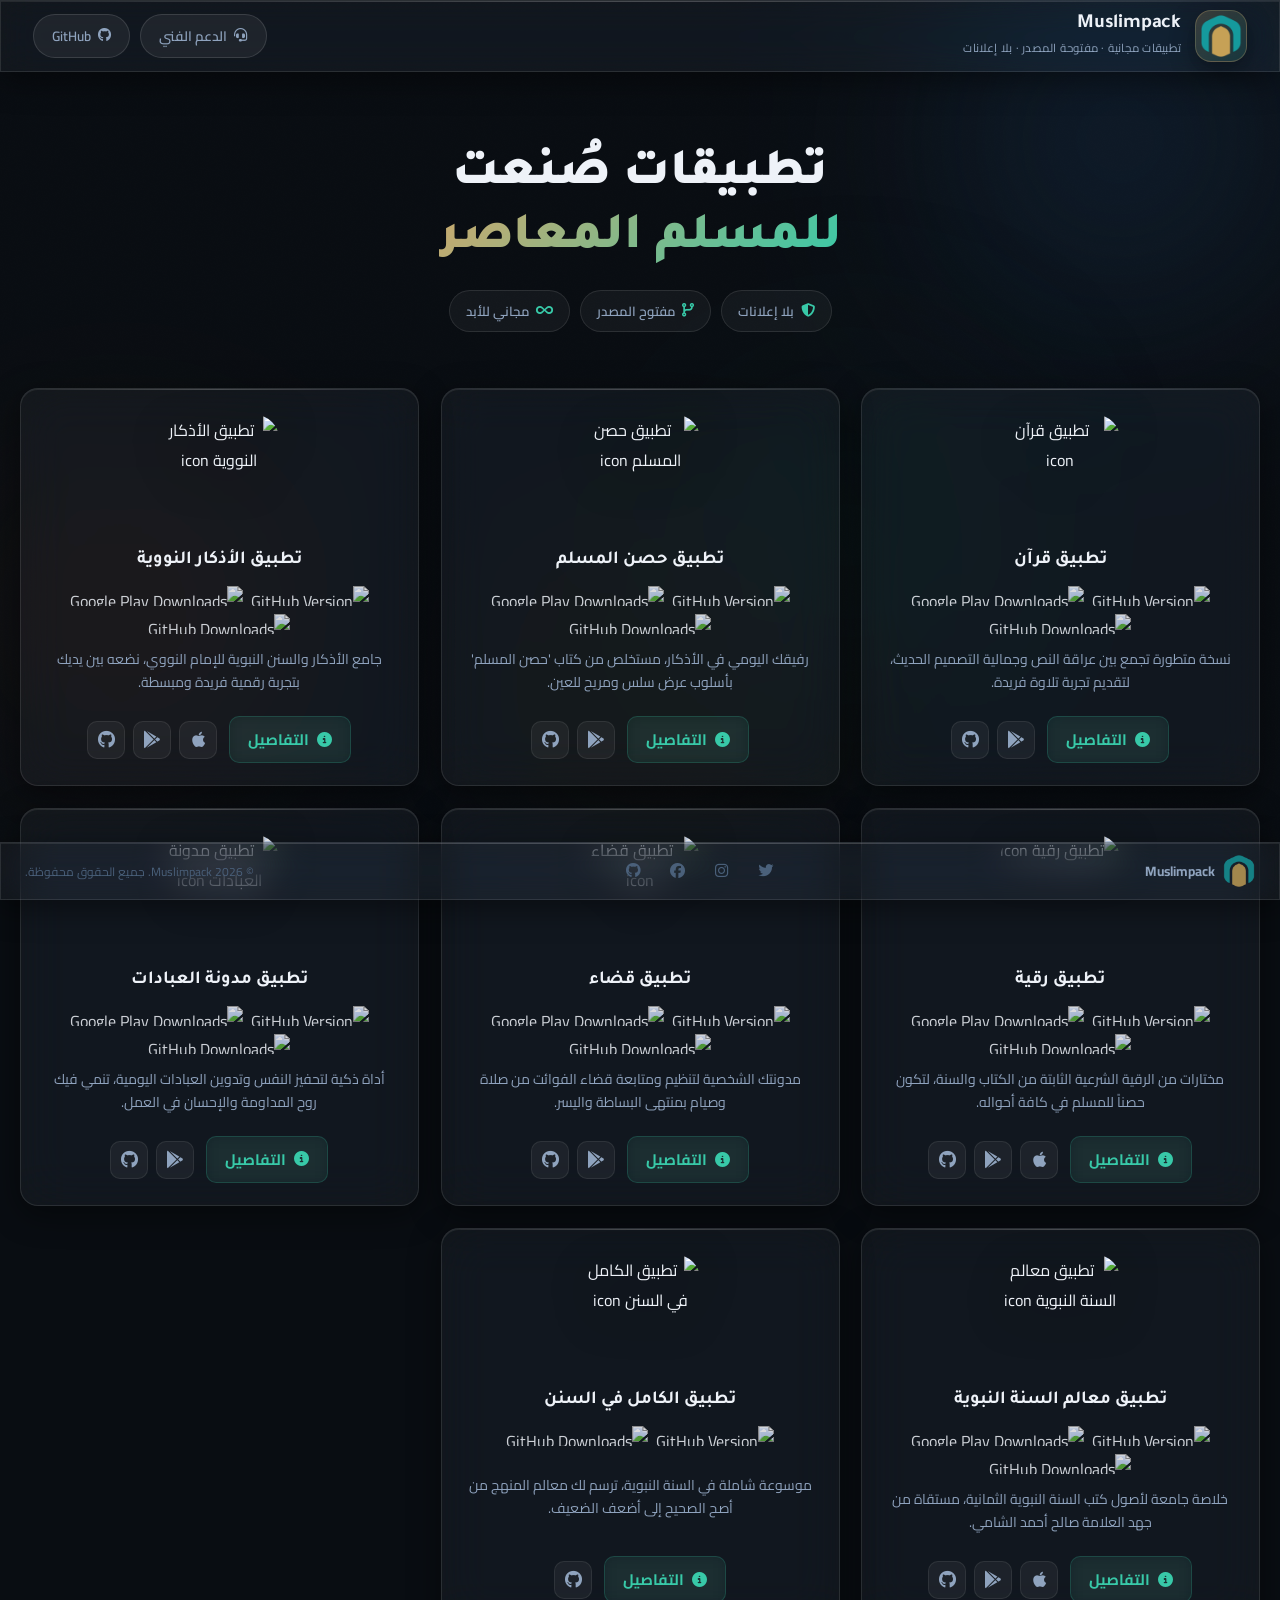
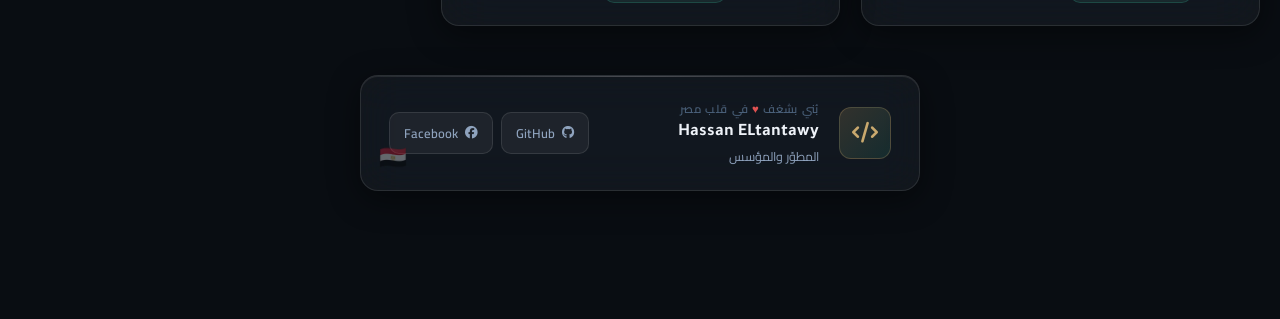
==== commit b4c9fc9f: "rename js files" ====
--- a/index.html
+++ b/index.html
@@ -226,7 +226,7 @@
           </a>
 
           <img
-            src="https://img.shields.io/endpoint?url=https%3A%2F%2Fhits.dwyl.com%2Fmuslimpack%2Fmuslimpackgithubio.json&style=flat-square&label=Visitors&labelColor=222d3a&color=38c9a8"
+            src="https://hits.dwyl.com/muslimpack/muslimpackgithubio.svg?style=flat-square"
             alt=""
             class="tracking-pixel"
           />
@@ -235,9 +235,9 @@
       </div>
     </footer>
 
-    <script src="js/app_data.js"></script>
+    <script src="js/models.js"></script>
     <script src="js/links.js"></script>
-    <script src="js/data.js"></script>
-    <script src="js/main.js"></script>
+    <script src="js/apps.js"></script>
+    <script src="js/home.js"></script>
   </body>
 </html>
--- a/css/styles.css
+++ b/css/styles.css
@@ -581,39 +581,14 @@
 
 .card .buttons {
   display: flex;
-  gap: 8px;
+  width: 100%;
+  gap: 12px;
   flex-wrap: wrap;
   justify-content: center;
-}
-
-.card .buttons a {
-  display: inline-flex;
-  align-items: center;
-  justify-content: center;
-  width: 40px;
-  height: 40px;
-  border-radius: 12px;
-  background: rgba(255, 255, 255, 0.06);
-  border: 1px solid rgba(255, 255, 255, 0.1);
-  color: var(--text-secondary);
-  font-size: 1rem;
-  text-decoration: none;
-  transition: all 220ms ease;
-}
-
-.card .buttons a:hover {
-  background: rgba(201, 169, 110, 0.18);
-  border-color: rgba(201, 169, 110, 0.4);
-  color: var(--accent-gold);
-  transform: translateY(-3px) scale(1.08);
-}
-
-.card .buttons a:visited {
-  color: var(--text-muted);
-}
-.card .buttons a:visited:hover {
-  color: var(--accent-gold);
-}
+  align-items: center;
+  margin-top: 8px;
+}
+
 
 .svg-icon {
   display: inline-block;
@@ -1123,6 +1098,97 @@
 }
 
 /* ==========================================================
+   BUTTONS AND ACTIONS
+   ========================================================== */
+.btn-more {
+  display: inline-flex;
+  align-items: center;
+  gap: 8px;
+  background: rgba(56, 201, 168, 0.08);
+  border: 1px solid rgba(56, 201, 168, 0.2);
+  backdrop-filter: blur(8px);
+  -webkit-backdrop-filter: blur(8px);
+  color: var(--accent-teal);
+  padding: 8px 18px;
+  border-radius: 10px;
+  font-weight: 700;
+  text-decoration: none;
+  font-size: 0.95rem;
+  transition: all 0.3s cubic-bezier(0.4, 0, 0.2, 1);
+}
+
+.btn-more:hover {
+  background: rgba(56, 201, 168, 0.15);
+  border-color: var(--accent-teal);
+  color: #fff;
+  transform: translateY(-2px);
+  box-shadow: 0 8px 20px rgba(56, 201, 168, 0.2);
+}
+
+
+.platforms {
+  display: flex;
+  gap: 8px;
+  align-items: center;
+}
+
+.platforms a {
+  width: 38px;
+  height: 38px;
+  display: flex;
+  align-items: center;
+  justify-content: center;
+  background: rgba(255, 255, 255, 0.05);
+  border-radius: 10px;
+  border: 1px solid rgba(255, 255, 255, 0.08);
+  font-size: 1.1rem;
+  color: var(--text-secondary);
+  text-decoration: none;
+  transition: all 0.2s;
+}
+
+.platforms a:hover {
+  background: rgba(201, 169, 110, 0.15);
+  border-color: rgba(201, 169, 110, 0.3);
+  color: var(--accent-gold);
+  transform: translateY(-2px);
+}
+
+
+.btn-download i,
+.btn-download .svg-icon {
+  font-size: 1.2rem;
+  width: 1.2rem;
+  height: 1.2rem;
+  display: inline-block;
+}
+
+.btn-download {
+  display: inline-flex;
+  align-items: center;
+  gap: 12px;
+  background: var(--glass-bg);
+  border: 1px solid var(--glass-border);
+  color: var(--text-primary);
+  padding: 12px 24px;
+  border-radius: 12px;
+  font-weight: 700;
+  text-decoration: none;
+  transition: all 0.3s ease;
+  backdrop-filter: blur(24px) saturate(160%);
+  -webkit-backdrop-filter: blur(24px) saturate(160%);
+  box-shadow: var(--shadow-glass);
+}
+
+
+.btn-download:hover {
+  border-color: var(--accent-teal);
+  background: rgba(56, 201, 168, 0.1);
+  transform: translateY(-3px);
+  box-shadow: 0 10px 20px rgba(56, 201, 168, 0.15);
+}
+
+/* ==========================================================
    RESPONSIVE
    ========================================================== */
 @media (max-width: 768px) {
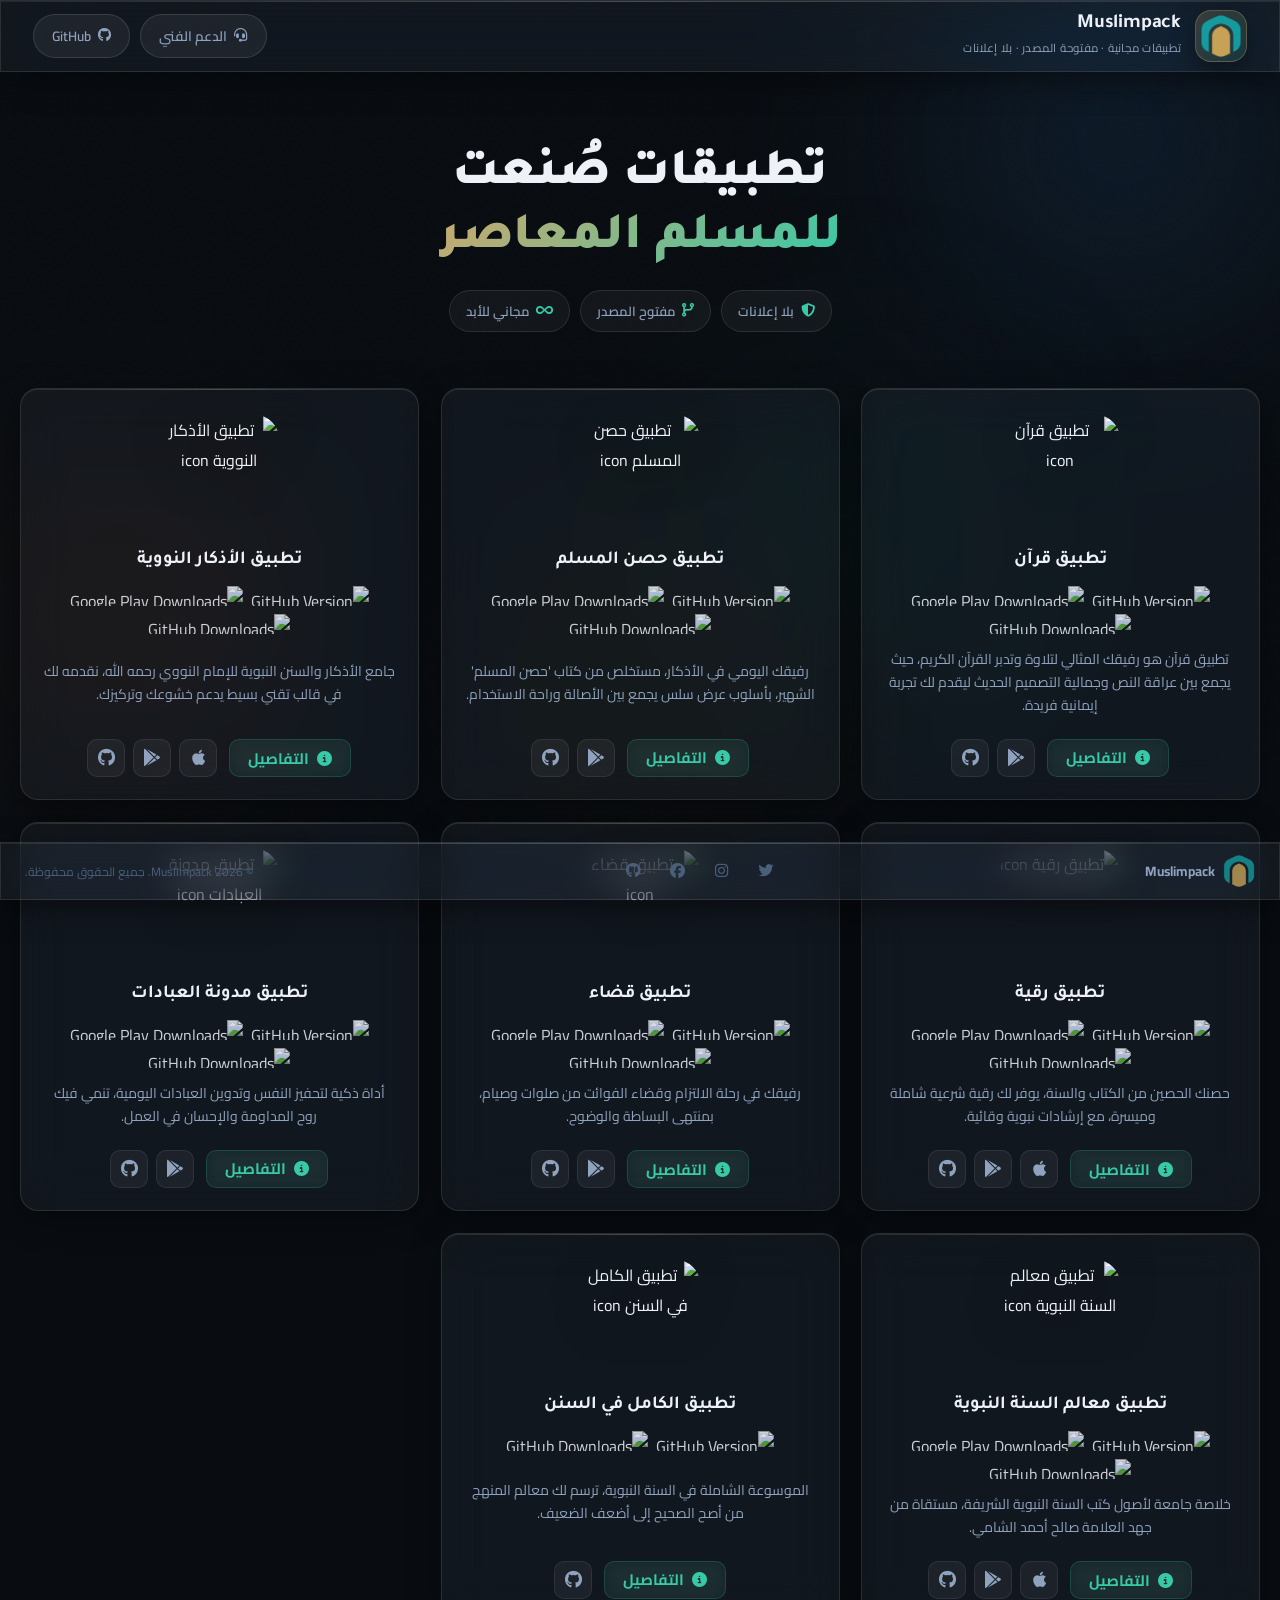
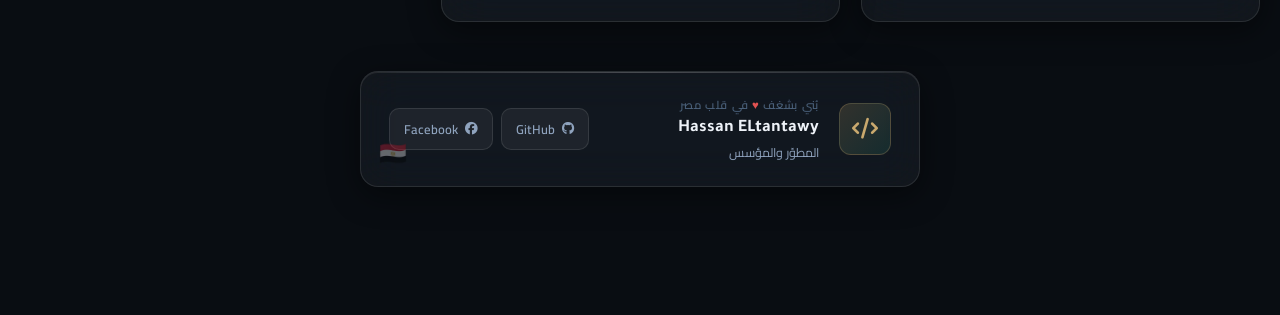
==== commit f86a5222: "Unify fonts to Tajawal" ====
--- a/index.html
+++ b/index.html
@@ -41,6 +41,7 @@
       name="twitter:image"
       content="https://muslimpack.github.io/assets/images/logo.png"
     />
+    <!-- Favicon -->
     <link
       rel="icon"
       type="image/png"
@@ -52,10 +53,12 @@
       sizes="180x180"
       href="assets/images/apple-icon-180x180.png"
     />
+
+    <!-- Fonts -->
     <link rel="preconnect" href="https://fonts.googleapis.com" />
     <link rel="preconnect" href="https://fonts.gstatic.com" crossorigin />
     <link
-      href="https://fonts.googleapis.com/css2?family=Tajawal:wght@300;400;500;700;900&family=Cairo:wght@300;400;600;700&display=swap"
+      href="https://fonts.googleapis.com/css2?family=Tajawal:wght@300;400;500;700;900&family=Cairo:wght@300;400;600;700;800&display=swap"
       rel="stylesheet"
     />
     <link
--- a/css/styles.css
+++ b/css/styles.css
@@ -589,7 +589,6 @@
   margin-top: 8px;
 }
 
-
 .svg-icon {
   display: inline-block;
   width: 1.1rem;
@@ -1103,6 +1102,7 @@
 .btn-more {
   display: inline-flex;
   align-items: center;
+  height: 38px;
   gap: 8px;
   background: rgba(56, 201, 168, 0.08);
   border: 1px solid rgba(56, 201, 168, 0.2);
@@ -1125,7 +1125,6 @@
   box-shadow: 0 8px 20px rgba(56, 201, 168, 0.2);
 }
 
-
 .platforms {
   display: flex;
   gap: 8px;
@@ -1153,7 +1152,6 @@
   color: var(--accent-gold);
   transform: translateY(-2px);
 }
-
 
 .btn-download i,
 .btn-download .svg-icon {
@@ -1180,7 +1178,6 @@
   box-shadow: var(--shadow-glass);
 }
 
-
 .btn-download:hover {
   border-color: var(--accent-teal);
   background: rgba(56, 201, 168, 0.1);
@@ -1261,3 +1258,239 @@
     gap: 12px;
   }
 }
+
+/* ==========================================================
+   PAGE: DETAILS  —  details.html
+   ========================================================== */
+
+.details-container {
+  max-width: 1000px;
+  margin: 40px auto;
+  padding: 0 20px;
+}
+
+.app-header-large {
+  display: flex;
+  gap: 30px;
+  align-items: flex-start;
+  margin-bottom: 40px;
+  padding: 30px;
+  border-radius: var(--radius-card);
+  background: var(--glass-bg);
+  border: 1px solid var(--glass-border);
+  backdrop-filter: blur(24px) saturate(160%);
+  -webkit-backdrop-filter: blur(24px) saturate(160%);
+  box-shadow: var(--shadow-glass);
+}
+
+.app-icon-large {
+  width: 120px;
+  height: 120px;
+  border-radius: 24px;
+  object-fit: contain;
+  background: rgba(255, 255, 255, 0.04);
+  padding: 10px;
+  box-shadow: var(--shadow-glow);
+}
+
+.app-title-area h1 {
+  font-size: 2.25rem;
+  margin-bottom: 12px;
+  color: var(--text-primary);
+  font-weight: 800;
+}
+
+.app-title-area .badges {
+  display: flex;
+  flex-wrap: wrap;
+  gap: 10px;
+  margin-bottom: 20px;
+}
+
+.app-description {
+  font-size: 1.15rem;
+  color: var(--text-secondary);
+  line-height: 1.8;
+  max-width: 800px;
+}
+
+.download-section {
+  display: flex;
+  flex-wrap: wrap;
+  gap: 15px;
+  margin-top: 35px;
+}
+
+.screenshots-gallery {
+  margin: 50px 0;
+}
+
+.gallery-grid {
+  display: flex;
+  gap: 20px;
+  overflow-x: auto;
+  padding: 20px 0;
+  scroll-snap-type: x mandatory;
+  scrollbar-width: none;
+}
+
+.gallery-grid::-webkit-scrollbar {
+  display: none;
+}
+
+.gallery-grid img {
+  height: 480px;
+  border-radius: 20px;
+  scroll-snap-align: start;
+  box-shadow: 0 12px 40px rgba(0, 0, 0, 0.4);
+  transition: transform 0.4s cubic-bezier(0.175, 0.885, 0.32, 1.275);
+}
+
+.gallery-grid img:hover {
+  transform: scale(1.03) translateY(-5px);
+}
+
+.back-button {
+  display: inline-flex;
+  align-items: center;
+  gap: 12px;
+  margin-bottom: 25px;
+  color: var(--text-secondary);
+  text-decoration: none;
+  font-weight: 700;
+  transition: all 0.3s ease;
+  padding: 8px 16px;
+  border-radius: 12px;
+  background: rgba(255, 255, 255, 0.03);
+  border: 1px solid transparent;
+}
+
+.back-button:hover {
+  color: var(--accent-gold);
+  background: rgba(201, 169, 110, 0.1);
+  border-color: rgba(201, 169, 110, 0.2);
+  transform: translateX(-5px);
+}
+
+.app-details-grid {
+  display: grid;
+  grid-template-columns: repeat(auto-fit, minmax(350px, 1fr));
+  gap: 35px;
+  margin-bottom: 50px;
+}
+
+.details-section {
+  padding: 35px;
+  border-radius: 24px;
+  background: var(--glass-bg);
+  border: 1px solid var(--glass-border);
+  backdrop-filter: blur(24px) saturate(160%);
+  -webkit-backdrop-filter: blur(24px) saturate(160%);
+  box-shadow: var(--shadow-glass);
+}
+
+.section-title {
+  font-size: 1.5rem;
+  font-weight: 800;
+  margin-bottom: 25px;
+  color: var(--accent-teal);
+  display: flex;
+  align-items: center;
+  gap: 15px;
+}
+
+.features-list,
+.changelog-list {
+  list-style: none;
+  padding: 0;
+}
+
+.features-list li,
+.changelog-list li {
+  position: relative;
+  padding-right: 30px;
+  margin-bottom: 15px;
+  line-height: 1.7;
+  color: var(--text-secondary);
+  font-size: 1.05rem;
+}
+
+.features-list li::before {
+  content: "\f058";
+  font-family: "Font Awesome 6 Free";
+  font-weight: 900;
+  position: absolute;
+  right: 0;
+  color: var(--accent-teal);
+}
+
+.changelog-list li::before {
+  content: "\f061";
+  font-family: "Font Awesome 6 Free";
+  font-weight: 900;
+  position: absolute;
+  right: 0;
+  color: var(--accent-gold);
+  font-size: 0.9rem;
+}
+
+/* --- Details Responsive --- */
+@media (max-width: 900px) {
+  .app-details-grid {
+    grid-template-columns: 1fr;
+  }
+}
+
+@media (max-width: 768px) {
+  .details-container {
+    margin: 20px auto;
+    padding: 0 15px;
+  }
+  .app-header-large {
+    flex-direction: column;
+    text-align: center;
+    align-items: center;
+    padding: 30px 20px;
+    gap: 25px;
+  }
+  .app-icon-large {
+    width: 110px;
+    height: 110px;
+  }
+  .app-title-area h1 {
+    font-size: 1.9rem;
+  }
+  .app-title-area .badges {
+    justify-content: center;
+  }
+  .app-description {
+    font-size: 1.05rem;
+    margin: 0 auto;
+  }
+  .gallery-grid img {
+    height: 380px;
+  }
+  .download-section {
+    justify-content: center;
+    gap: 12px;
+  }
+}
+
+@media (max-width: 480px) {
+  .app-icon-large {
+    width: 90px;
+    height: 90px;
+  }
+  .app-title-area h1 {
+    font-size: 1.6rem;
+  }
+  .gallery-grid img {
+    height: 320px;
+  }
+  .details-section {
+    padding: 25px 20px;
+  }
+  .section-title {
+    font-size: 1.3rem;
+  }
+}
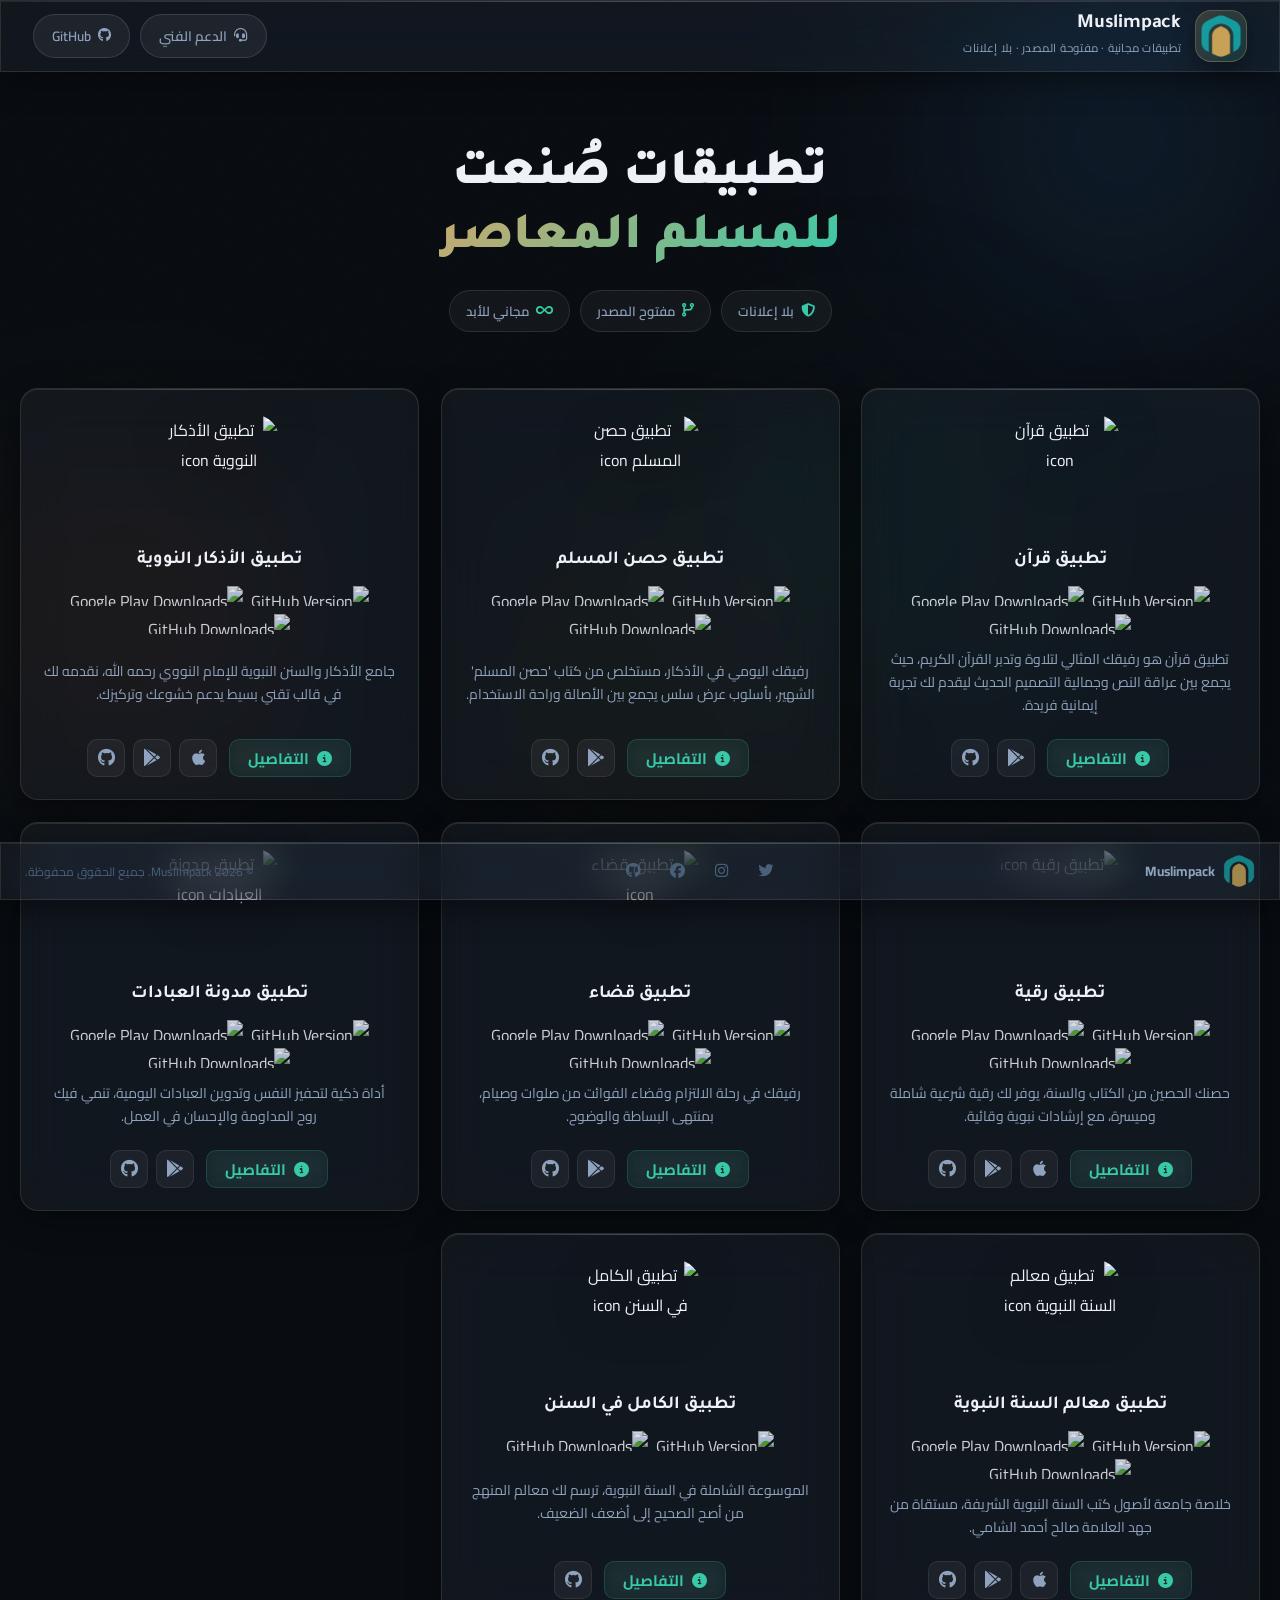
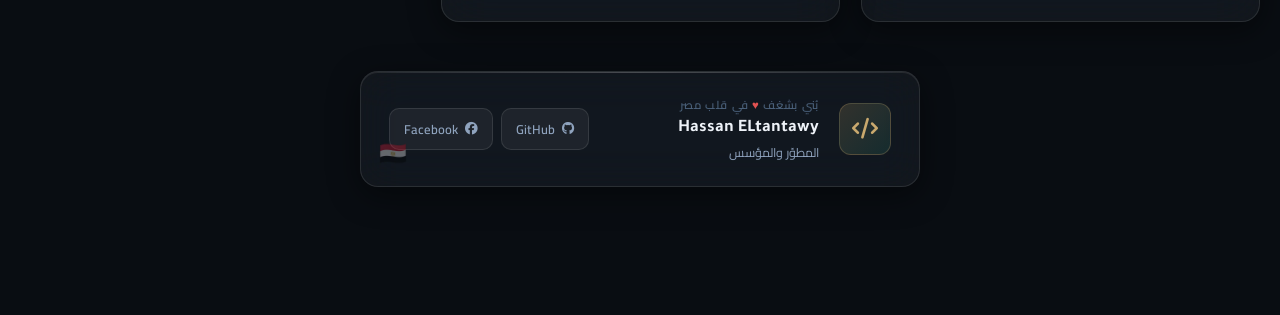
==== commit 805fe520: "og image 1200*630 and update link preview desc" ====
--- a/index.html
+++ b/index.html
@@ -20,11 +20,11 @@
     />
     <meta
       property="og:description"
-      content="Open source, free and ad-free apps for muslims. Join our community on GitHub."
+      content="Discover Muslimpack: a suite of premium, open-source, and ad-free applications for Muslims. From the Quran to Hisn Elmoslem, we build tools focused on privacy and excellence."
     />
     <meta
       property="og:image"
-      content="https://muslimpack.github.io/assets/images/logo.png"
+      content="https://muslimpack.github.io/assets/images/og-image.png"
     />
     <meta property="og:url" content="https://muslimpack.github.io/" />
     <meta property="og:type" content="website" />
@@ -35,11 +35,11 @@
     />
     <meta
       name="twitter:description"
-      content="Open source, free and ad-free apps for muslims."
+      content="Discover Muslimpack: a suite of premium, open-source, and ad-free applications for Muslims. From the Quran to Hisn Elmoslem, we build tools focused on privacy and excellence."
     />
     <meta
       name="twitter:image"
-      content="https://muslimpack.github.io/assets/images/logo.png"
+      content="https://muslimpack.github.io/assets/images/og-image.png"
     />
     <!-- Favicon -->
     <link
